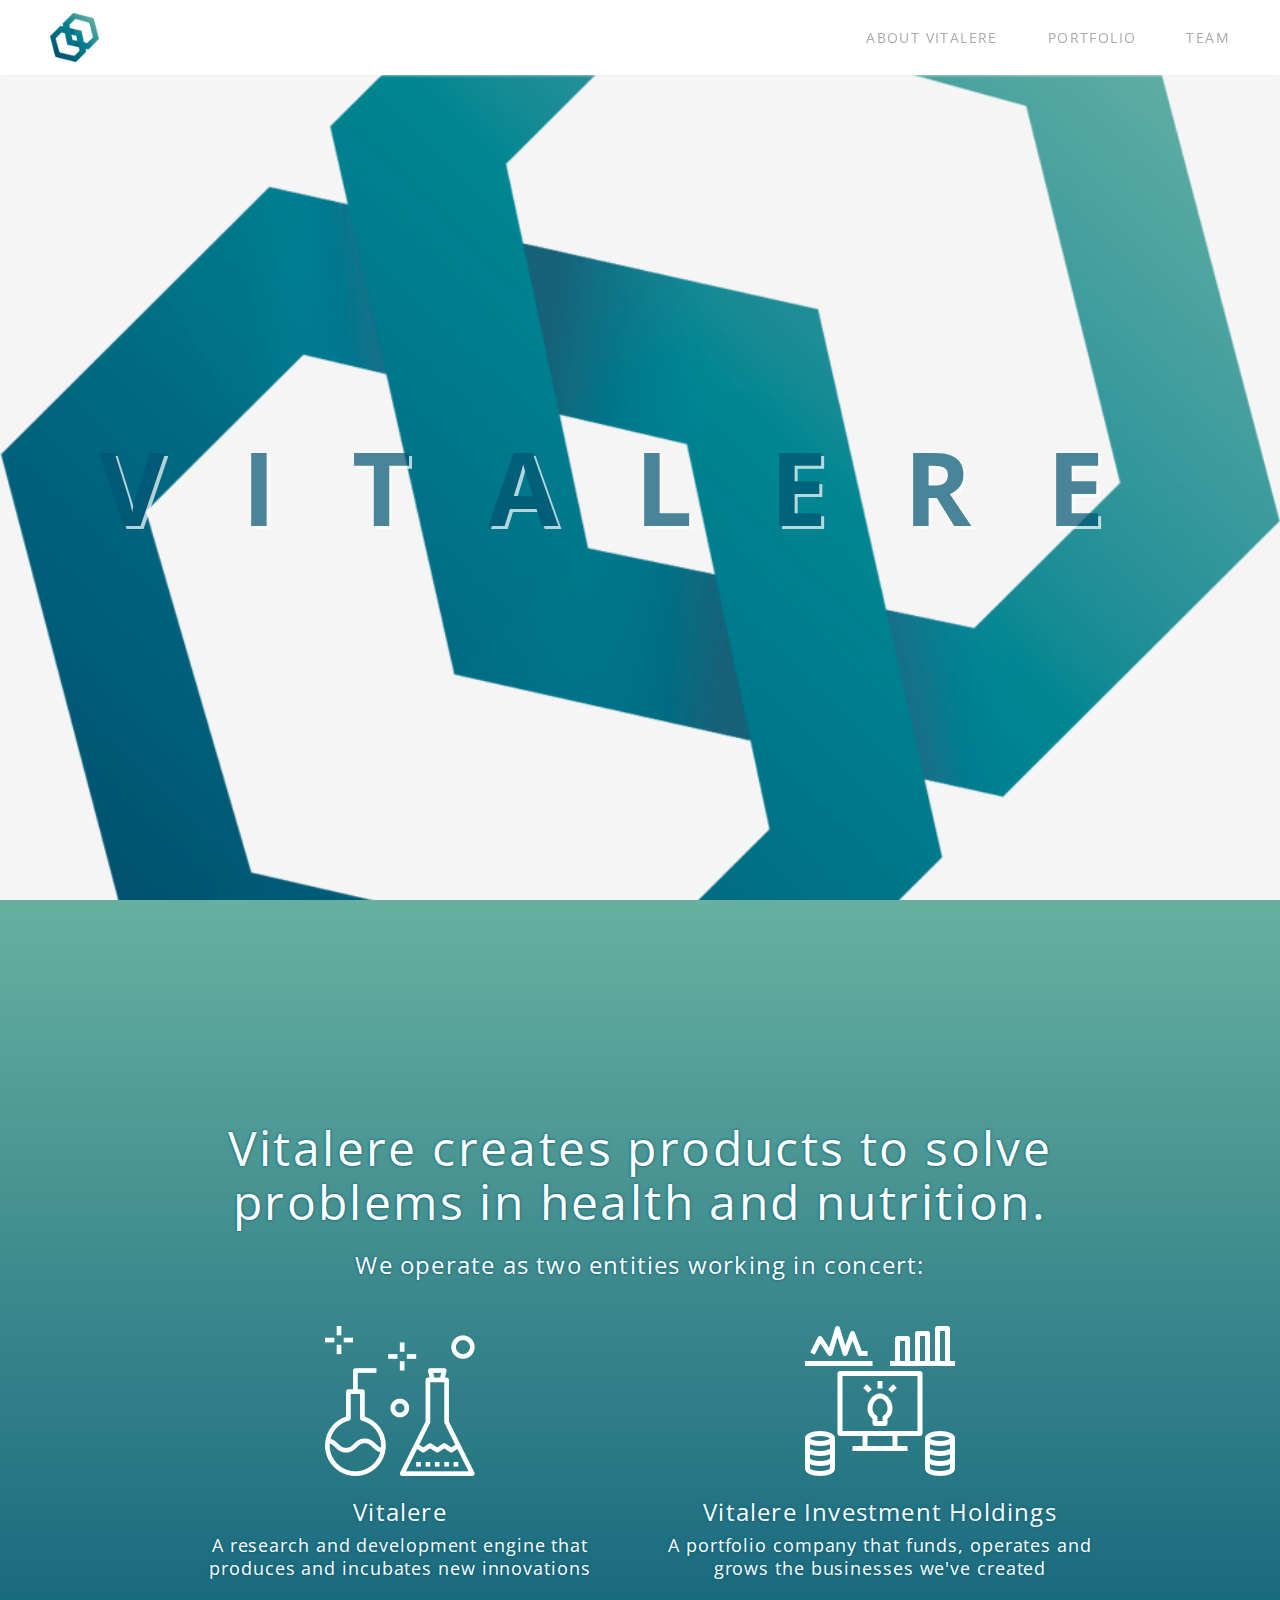
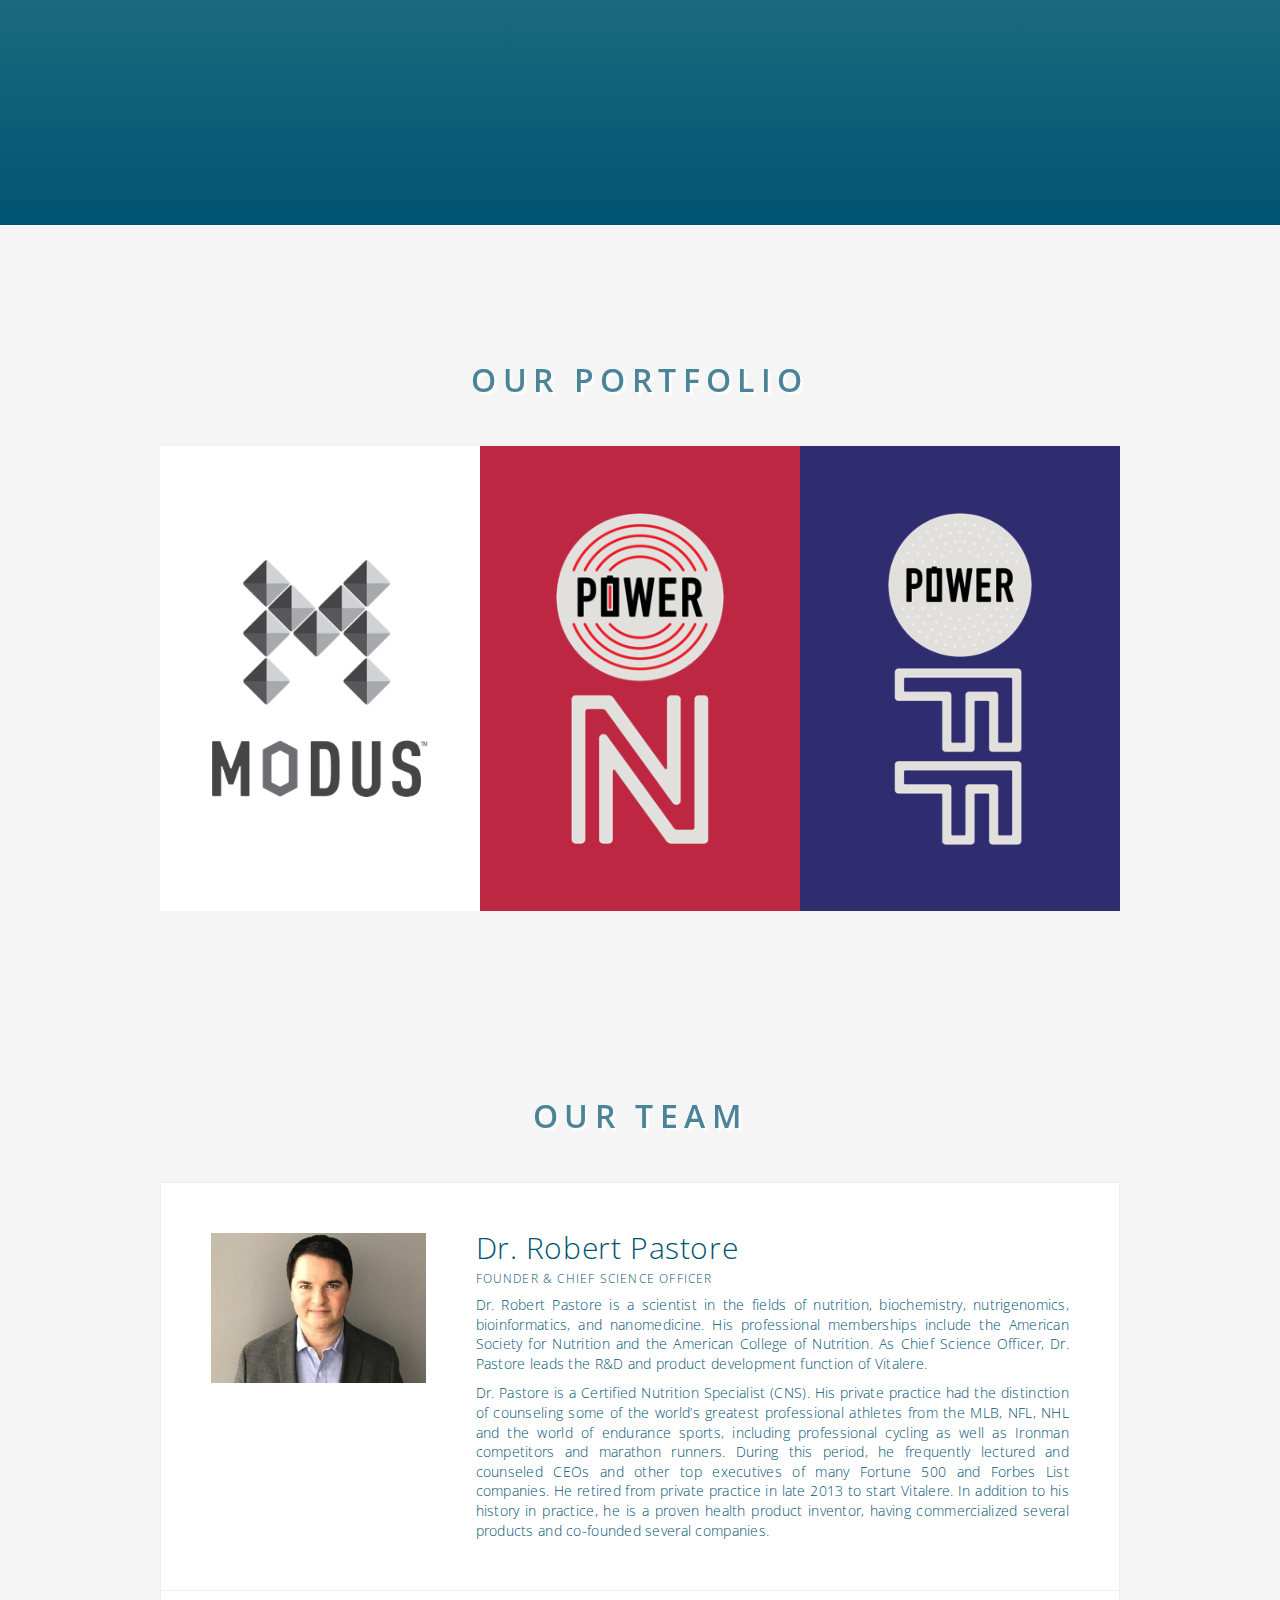
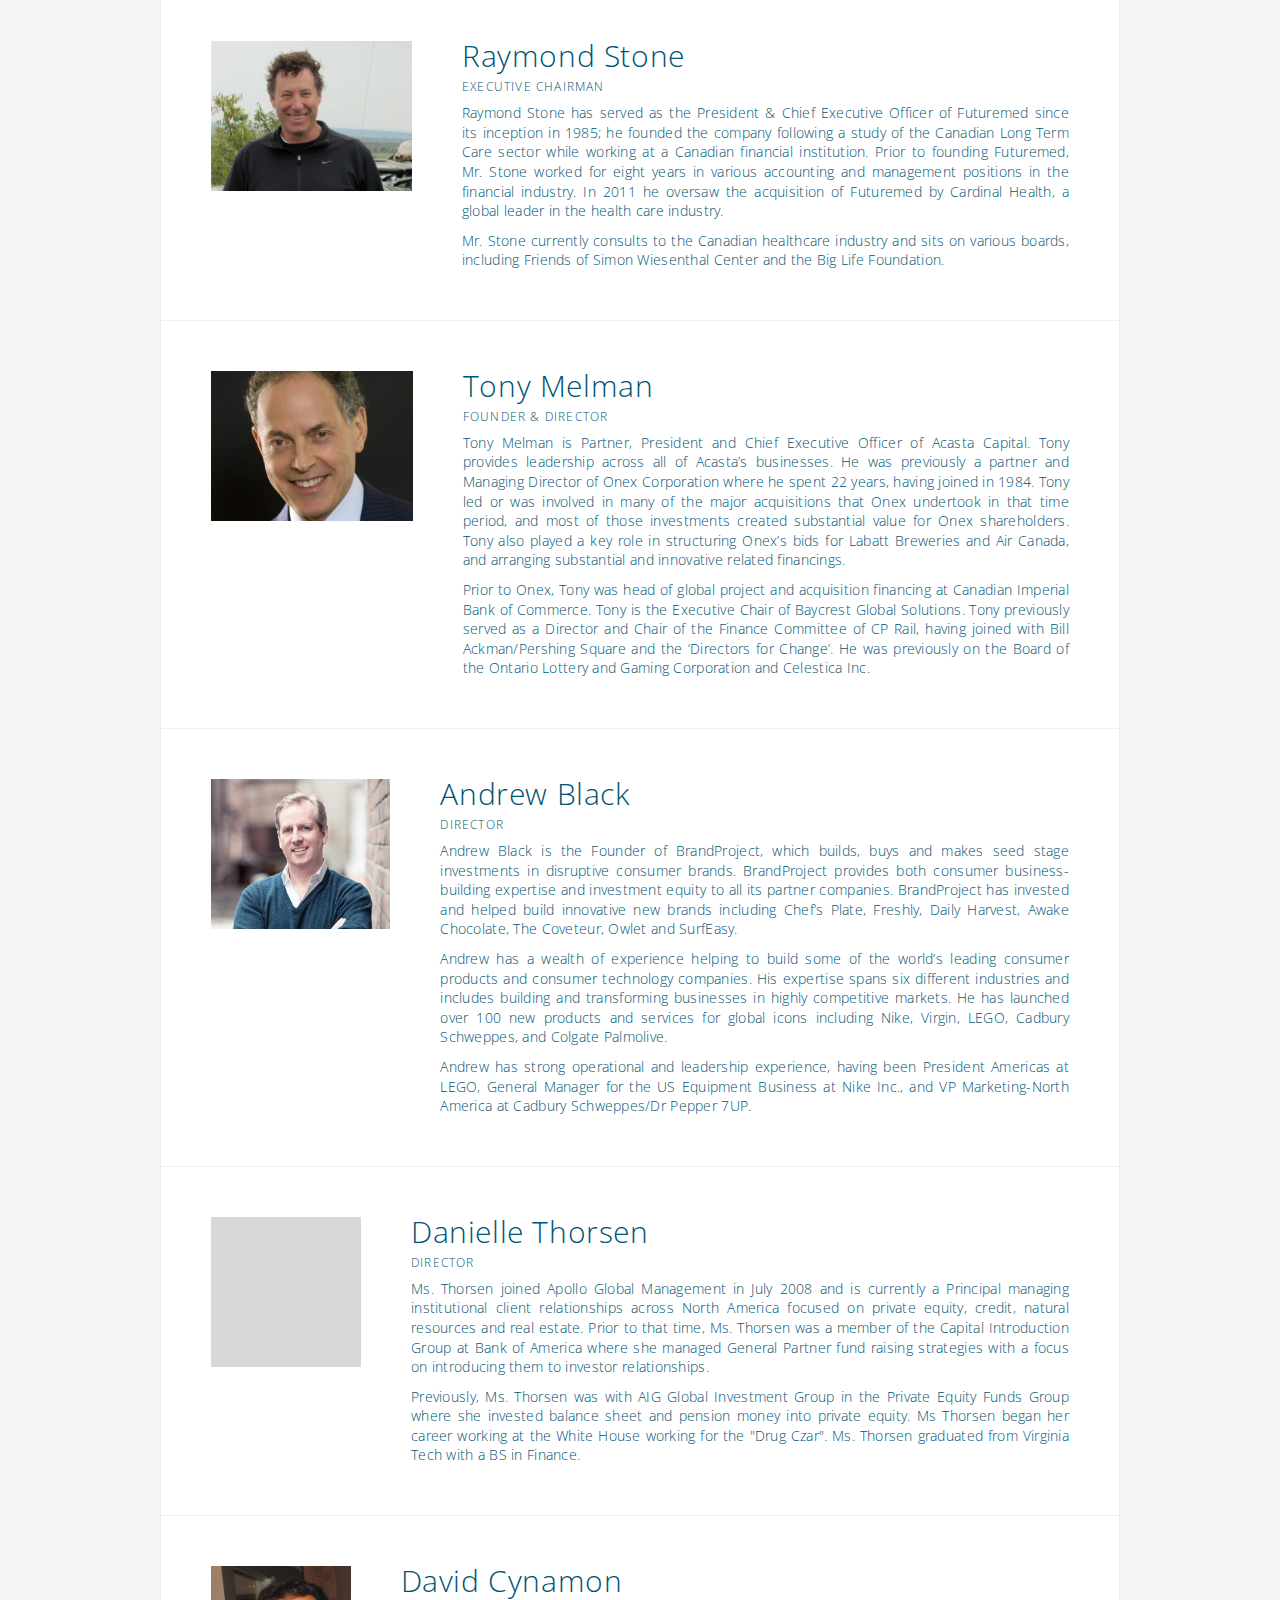
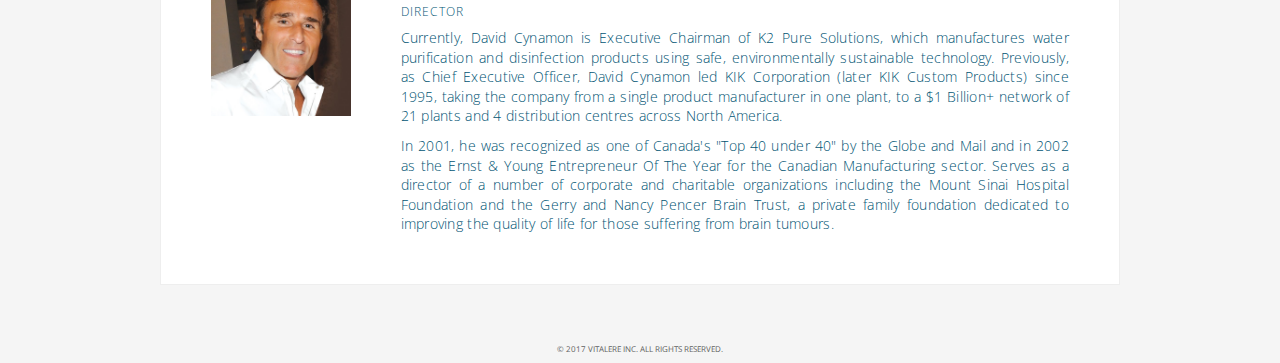
==== index.html @ b64f80ab "Added files" ====
<!DOCTYPE HTML>
<html>

<head>
	<title>Vitalere</title>
	<script src="https://ajax.googleapis.com/ajax/libs/jquery/3.2.1/jquery.min.js"></script>
	<script type="text/javascript" src = "script.js"></script>
	<link rel="stylesheet" href="style.css" />
	<meta name="viewport" content="width=device-width, initial-scale=1">
	<link href="https://fonts.googleapis.com/css?family=Open+Sans:300,300i,400,400i,600,600i,700,700i,800,800i" rel="stylesheet">
</head>
<body>
	<div class = "wrapper header-wrapper">
		<header>
			<a href ="#home" id = "logo-button"><img src = "images/logo.svg"/></a>
			<ul class = "navigation">
				<li><a id = "about-button" href = "#about">ABOUT VITALERE</a>
				<li><a id = "portfolio-button" href = "#portfolio">PORTFOLIO</a>
				<li><a id = "team-button" href ="#team">TEAM</a>
			</ul>
		</header>
	</div>

	<div class = "wrapper hero-wrapper">
		<h1>VITALERE</h1>
	</div>

	<div class = "wrapper about-wrapper">
		<div class = "container about-container">
			<h2>Vitalere creates products to solve problems in health and nutrition.</h2>
			<h3>We operate as two entities working in concert:</h3>
			<div class = "about-detail">
				<div class = "about-detail-module">
					<img src = "images/research.png">
					<h4>Vitalere</h4>
					<h5>A research and development engine that produces and incubates new innovations</h5>
				</div>
				<div class = "about-detail-module">
					<img src = "images/business.png">
					<h4>Vitalere Investment Holdings</h4>
					<h5>A portfolio company that funds, operates and grows the businesses we've created</h5>
				</div>
			</div>
	</div>
	</div>


	<div class = "wrapper portfolio-wrapper">
		<h1>OUR PORTFOLIO</h1>
		<div class = "container portfolio-container">
			<a class = "modus-portfolio portfolio-item" href ="http://www.modusnutrition.com">
				<img class = "show" src = "images/modus-logo.png">
			</a>
			<a class = "pon-portfolio portfolio-item" href = "http://www.poweronpoweroff.com">
				<img src = "images/pon-logo.png">
			</a>
			<a class = "poff-portfolio portfolio-item" href = "http://www.poweronpoweroff.com">
				<img src = "images/poff-logo.png">
			</a>
		</div>
	</div>

	<div class ="wrapper team-wrapper">
	<h1>OUR TEAM</h1>
	<div class = "container team-container">
		<div class = "team-module">
			<img src = "images/robert.png">
			<div class = "team-module-right">
				<h3>Dr. Robert Pastore</h3>
				<h4>FOUNDER &amp; CHIEF SCIENCE OFFICER</h4>
				<p>Dr. Robert Pastore is a scientist in the fields of nutrition, biochemistry, nutrigenomics, bioinformatics, and nanomedicine. His professional memberships include the American Society for Nutrition and the American College of Nutrition. As Chief Science Officer, Dr. Pastore leads the R&amp;D and product development function of Vitalere.</p>
				<p>Dr. Pastore is a Certified Nutrition Specialist (CNS). His private practice had the distinction of counseling some of the world’s greatest professional athletes from the MLB, NFL, NHL and the world of endurance sports, including professional cycling as well as Ironman competitors and marathon runners. During this period, he frequently lectured and counseled CEOs and other top executives of many Fortune 500 and Forbes List companies. He retired from private practice in late 2013 to start Vitalere. In addition to his history in practice, he is a proven health product inventor, having commercialized several products and co-founded several companies.</p>
			</div>
		</div>
		<div class = "team-module">
			<img src = "images/raymond-stone.jpg">
			<div class = "team-module-right">
				<h3>Raymond Stone</h3>
				<h4>EXECUTIVE CHAIRMAN</h4>
				<p>Raymond Stone has served as the President &amp; Chief Executive Officer of Futuremed since its inception in 1985; he founded the company following a study of the Canadian Long Term Care sector while working at a Canadian financial institution. Prior to founding Futuremed, Mr. Stone worked for eight years in various accounting and management positions in the financial industry. In 2011 he oversaw the acquisition of Futuremed by Cardinal Health, a global leader in the health care industry.</p>
				<p>Mr. Stone currently consults to the Canadian healthcare industry and sits on various boards, including Friends of Simon Wiesenthal Center and the Big Life Foundation.</p>
			</div>
		</div>
		<div class = "team-module">
			<img src = "images/tony-melman.jpg">
			<div class = "team-module-right">
				<h3>Tony Melman</h3>
				<h4>FOUNDER &amp; DIRECTOR</h4>
				<p>Tony Melman is Partner, President and Chief Executive Officer of Acasta Capital. Tony provides leadership across all of Acasta’s businesses. He was previously a partner and Managing Director of Onex Corporation where he spent 22 years, having joined in 1984. Tony led or was involved in many of the major acquisitions that Onex undertook in that time period, and most of those investments created substantial value for Onex shareholders. Tony also played a key role in structuring Onex’s bids for Labatt Breweries and Air Canada, and arranging substantial and innovative related financings.</p>
				<p>Prior to Onex, Tony was head of global project and acquisition financing at Canadian Imperial Bank of Commerce. Tony is the Executive Chair of Baycrest Global Solutions. Tony previously served as a Director and Chair of the Finance Committee of CP Rail, having joined with Bill Ackman/Pershing Square and the ‘Directors for Change’. He was previously on the Board of the Ontario Lottery and Gaming Corporation and Celestica Inc.</p>
			</div>
		</div>
		<div class = "team-module">
			<img src = "images/andrew-black.jpg">
			<div class = "team-module-right">
				<h3>Andrew Black</h3>
				<h4>DIRECTOR</h4>
				<p>Andrew Black is the Founder of BrandProject, which builds, buys and makes seed stage investments in disruptive consumer brands. BrandProject provides both consumer business-building expertise and investment equity to all its partner companies. BrandProject has invested and helped build innovative new brands including Chef’s Plate, Freshly, Daily Harvest, Awake Chocolate, The Coveteur, Owlet and SurfEasy.</p>
				<p>Andrew has a wealth of experience helping to build some of the world’s leading consumer products and consumer technology companies. His expertise spans six different industries and includes building and transforming businesses in highly competitive markets. He has launched over 100 new products and services for global icons including Nike, Virgin, LEGO, Cadbury Schweppes, and Colgate Palmolive.</p>
				<p>Andrew has strong operational and leadership experience, having been President Americas at LEGO, General Manager for the US Equipment Business at Nike Inc., and VP Marketing-North America at Cadbury Schweppes/Dr Pepper 7UP.</p>
			</div>
		</div>
		<div class = "team-module">
			<img src = "images/grey.png">
			<div class = "team-module-right">
				<h3>Danielle Thorsen</h3>
				<h4>DIRECTOR</h4>
				<p>Ms. Thorsen joined Apollo Global Management in July 2008 and is currently a Principal managing institutional client relationships across North America focused on private equity, credit, natural resources and real estate. Prior to that time, Ms. Thorsen was a member of the Capital Introduction Group at Bank of America where she managed General Partner fund raising strategies with a focus on introducing them to investor relationships.</p>
				<p>Previously, Ms. Thorsen was with AIG Global Investment Group in the Private Equity Funds Group where she invested balance sheet and pension money into private equity. Ms Thorsen began her career working at the White House working for the "Drug Czar". Ms. Thorsen graduated from Virginia Tech with a BS in Finance.</p>
			</div>
		</div>
		<div class = "team-module">
			<img src = "images/david-cynamon.jpg">
			<div class = "team-module-right">
				<h3>David Cynamon</h3>
				<h4>DIRECTOR</h4>
				<p>Currently, David Cynamon is Executive Chairman of K2 Pure Solutions, which manufactures water purification and disinfection products using safe, environmentally sustainable technology. Previously, as Chief Executive Officer, David Cynamon led KIK Corporation (later KIK Custom Products) since 1995, taking the company from a single product manufacturer in one plant, to a $1 Billion+ network of 21 plants and 4 distribution centres across North America.</p>
				<p>In 2001, he was recognized as one of Canada's "Top 40 under 40" by the Globe and Mail and in 2002 as the Ernst &amp; Young Entrepreneur Of The Year for the Canadian Manufacturing sector. Serves as a director of a number of corporate and charitable organizations including the Mount Sinai Hospital Foundation and the Gerry and Nancy Pencer Brain Trust, a private family foundation dedicated to improving the quality of life for those suffering from brain tumours.</p>
			</div>
		</div>
	</div>
	</div>


	<footer>
		<small>&copy; 2017 VITALERE INC. ALL RIGHTS RESERVED.</small>
	</footer>
</body>

</html>
---- style.css ----
/*** RESET ***/
html, body, div, span, applet, object, iframe, h1, h2, h3, h4, h5, h6, p, blockquote, pre, a, abbr, acronym, address, big, cite, code,del, dfn, em, img, ins, kbd, q, s, samp,small, strike, strong, sub, sup, tt, var, b, u, i, center, dl, dt, dd, ol, ul, li, fieldset, form, label, legend, table, caption, tbody, tfoot, thead, tr, th, td, article, aside, canvas, details, embed, figure, figcaption, footer, header, hgroup, menu, nav, output, ruby, section, summary, time, mark, audio, video {margin: 0;padding: 0;	border: 0;	font-size: 100%;font: inherit;vertical-align: baseline;}
/* HTML5 display-role reset for older browsers */
article, aside, details, figcaption, figure, footer, header, hgroup, menu, nav, section {display: block;}
body {line-height: 1;}
ol, ul {list-style: none;}
blockquote, q {quotes: none;}
blockquote:before, blockquote:after, q:before, q:after {content: ''	content: none;}
table {	border-collapse: collapse;border-spacing: 0;}

/*** ***/
html {
  background-color: #f5f5f5;
  font-family: "Open Sans", sans-serif;
}
a {
  text-decoration: none;
}
.container {
  display: flex;
  max-width: 960px;
  margin: 0 auto;
}
/*** HERO PANEL ***/
.hero-wrapper {
  height: calc(100vh - 75px);
  margin-top: 75px;
  width: 100vw;
  background-image: url("images/logo.svg");
  background-repeat: no-repeat;
  background-position: center;
  background-size: cover;
  display: flex;
  align-items: center;
  justify-content: center;
}
.hero-wrapper h1 {
  font-size: 8vw;
  vertical-align: middle;
  color: #005472;
  font-weight: bold;
  text-shadow: 3px 3px #fff;
  opacity: 0.7;
  font-family: "Open Sans", sans-serif;
  text-align: center;
  letter-spacing: 0.75em;
}
.hero-container {
  height: 100%;
  flex-direction: column;
  justify-content: center;
  align-items: center;
}
/*** HEADER & NAVIGATION ***/
.header-wrapper {
  background-color: #fff;
  position: fixed;
  width: 100%;
  top: 0;
  box-shadow: 0px 0px 3px #eee;
}
header {
  width: 100%;
  height: 75px;
}
ul.navigation {
  display: flex;
  justify-content: flex-end;
  flex-direction: row;
}
ul.navigation li {
  margin: 0px 25px;
}
ul.navigation li:last-child {
  margin: 0px 50px 0px 25px;
}
ul.navigation a {
  text-decoration: none;
  color: #aaa;
  letter-spacing: 0.1em;
  font-size: 14px;
  line-height: 75px;
}
ul.navigation a:hover {
  color: #67B0A0;
}
header img {
  height: 49px;
  margin-top: 13px;
  margin-left: 50px;
  float: left;
}

/*** PORTFOLIO ***/
.about-wrapper {
  background: linear-gradient(0deg, #005473, #67B0A0);
  min-height: calc(100vh - 75px);
  display: flex;
  justify-content: center;
  align-items: center;
  padding: 50px 0px;
}
.about-container {
  display: flex;
  flex-direction: column;
}
.about-wrapper h2 {
  text-align: center;
  font-size: 48px;
  color: #fff;
  letter-spacing: 0.05em;
  line-height: 54px;
  text-shadow: 0px 0px 3px #005473;
}
.about-wrapper h3 {
  text-align: center;
  color: #fff;
  font-size: 24px;
  margin: 1em;
  letter-spacing: 0.05em;
  text-shadow: 0px 0px 3px #005473;
}
.about-detail {
  display: flex;
  flex-direction: row;
}
.about-detail-module {
  width: 50%;
  padding: 25px;
  display: flex;
  flex-direction: column;
  align-items: center;
}
.about-detail h4 {
  text-align: center;
  color: #fff;
  font-size: 24px;
  margin-top: 1em;
  letter-spacing: 0.05em;
  text-shadow: 0px 0px 3px #005473;
}
.about-detail h5 {
  text-align: center;
  color: #fff;
  padding-top: 10px;
  font-size: 18px;
  line-height: 1.25em;
  letter-spacing: 0.05em;
  text-shadow: 0px 0px 3px #005473;
}

/*** PORTFOLIO ***/
.portfolio-wrapper {
  min-height: calc(100vh - 175px);
  display: flex;
  justify-content: center;
  align-items: center;
  flex-direction: column;
  padding: 50px 0px;
}
.portfolio-wrapper h1 {
  font-size: 2em;
  color: #005472;
  font-weight: 600;
  text-shadow: 3px 3px #fff;
  opacity: 0.7;
  letter-spacing: 0.2em;
  margin-bottom: 50px;
  text-align: center;
}
.portfolio-container {
  width: 100%;
  flex-direction: row;
}
.portfolio-item {
  display: flex;
  justify-content: center;
  align-items: center;
  width: 33.33%;
  text-align: center;
  padding: 25px;
}
.portfolio-item img {
  max-height: 80%;
  max-width: 80%;
  height: auto;
  width: auto;
}
.portfolio-item h4 {
  margin-top: 10px;
  font-size: 14px;
  line-height: 1.2em;
}
.modus-portfolio {
  background-color: #fff;
  color: #5f5f5f;
}
.pon-portfolio {
  background-color: #BD2741;
  color: #fff;
}
.poff-portfolio {
  background-color: #2F2D6F;
  color: #fff;
}

/*** TEAM ***/
.team-wrapper {
  min-height: calc(100vh - 175px);
  display: flex;
  justify-content: center;
  align-items: center;
  flex-direction: column;
  padding: 50px 0px;
}
.team-wrapper h1 {
  font-size: 2em;
  color: #005472;
  font-weight: 600;
  text-shadow: 3px 3px #fff;
  opacity: 0.7;
  letter-spacing: 0.2em;
  margin-bottom: 50px;
  text-align: center;
}
.team-container {
  display: flex;
  flex-direction: column;
  background-color: #5f5f5f;
}
.team-module {
  background-color: #fff;
  display: flex;
  flex-direction: row;
  padding: 50px;
  border-width: 0px 1px 1px 1px;
  border-style: solid;
  border-color: #eee;
}
.team-module:first-child {
  border-width: 1px 1px 1px 1px;
}
.team-module img {
  width: 25%;
  height: 150px;
  object-fit: cover;
  align-self: flex-start;
}
.team-module-right {
  margin-left: 50px;
}
.team-module h3 {
  font-size: 30px;
  font-weight: 300;
  letter-spacing: 0.02em;
  color: #005473;
}
.team-module h4 {
  font-size: 12px;
  font-weight: 100;
  margin-top: 10px;
  color: #005473;
  letter-spacing: 0.1em;
}
.team-module p {
  margin-top: 10px;
  line-height: 1.4em;
  font-size: 14px;
  font-weight: 300;
  color: #005473;
  letter-spacing: 0.02em;
  text-align: justify;
}

/*** TEAM ***/
footer {
  text-align: center;
  color: #5f5f5f;
  font-size: 8px;
  padding: 10px;
}

@media only screen and (max-width: 767px) {
  .header-wrapper img {
    margin-left: 5%;
  }
  ul.navigation {
    display: none;
  }
  .about-container {
    padding: 0px 4%;
  }
  .about-wrapper h2 {
    font-size: 30px;
    line-height: 32px;
  }
  .about-detail {
    flex-direction: column;
  }
  .about-detail-module {
    width: auto;
  }
  .portfolio-container {
    display: flex;
    flex-direction: column;
    justify-content: center;
    align-items: center;
  }
  .portfolio-item {
    display: flex;
    padding: 0;
    width: 80vw;
    height: 80vw;
  }
  .team-module {
    flex-direction: column;
    padding: 10%;
  }
  .team-module-right {
    margin: 0;
  }
  .team-module img {
    width: 100%;
  }
  .team-module h3 {
    margin-top: 15px;
  }
}
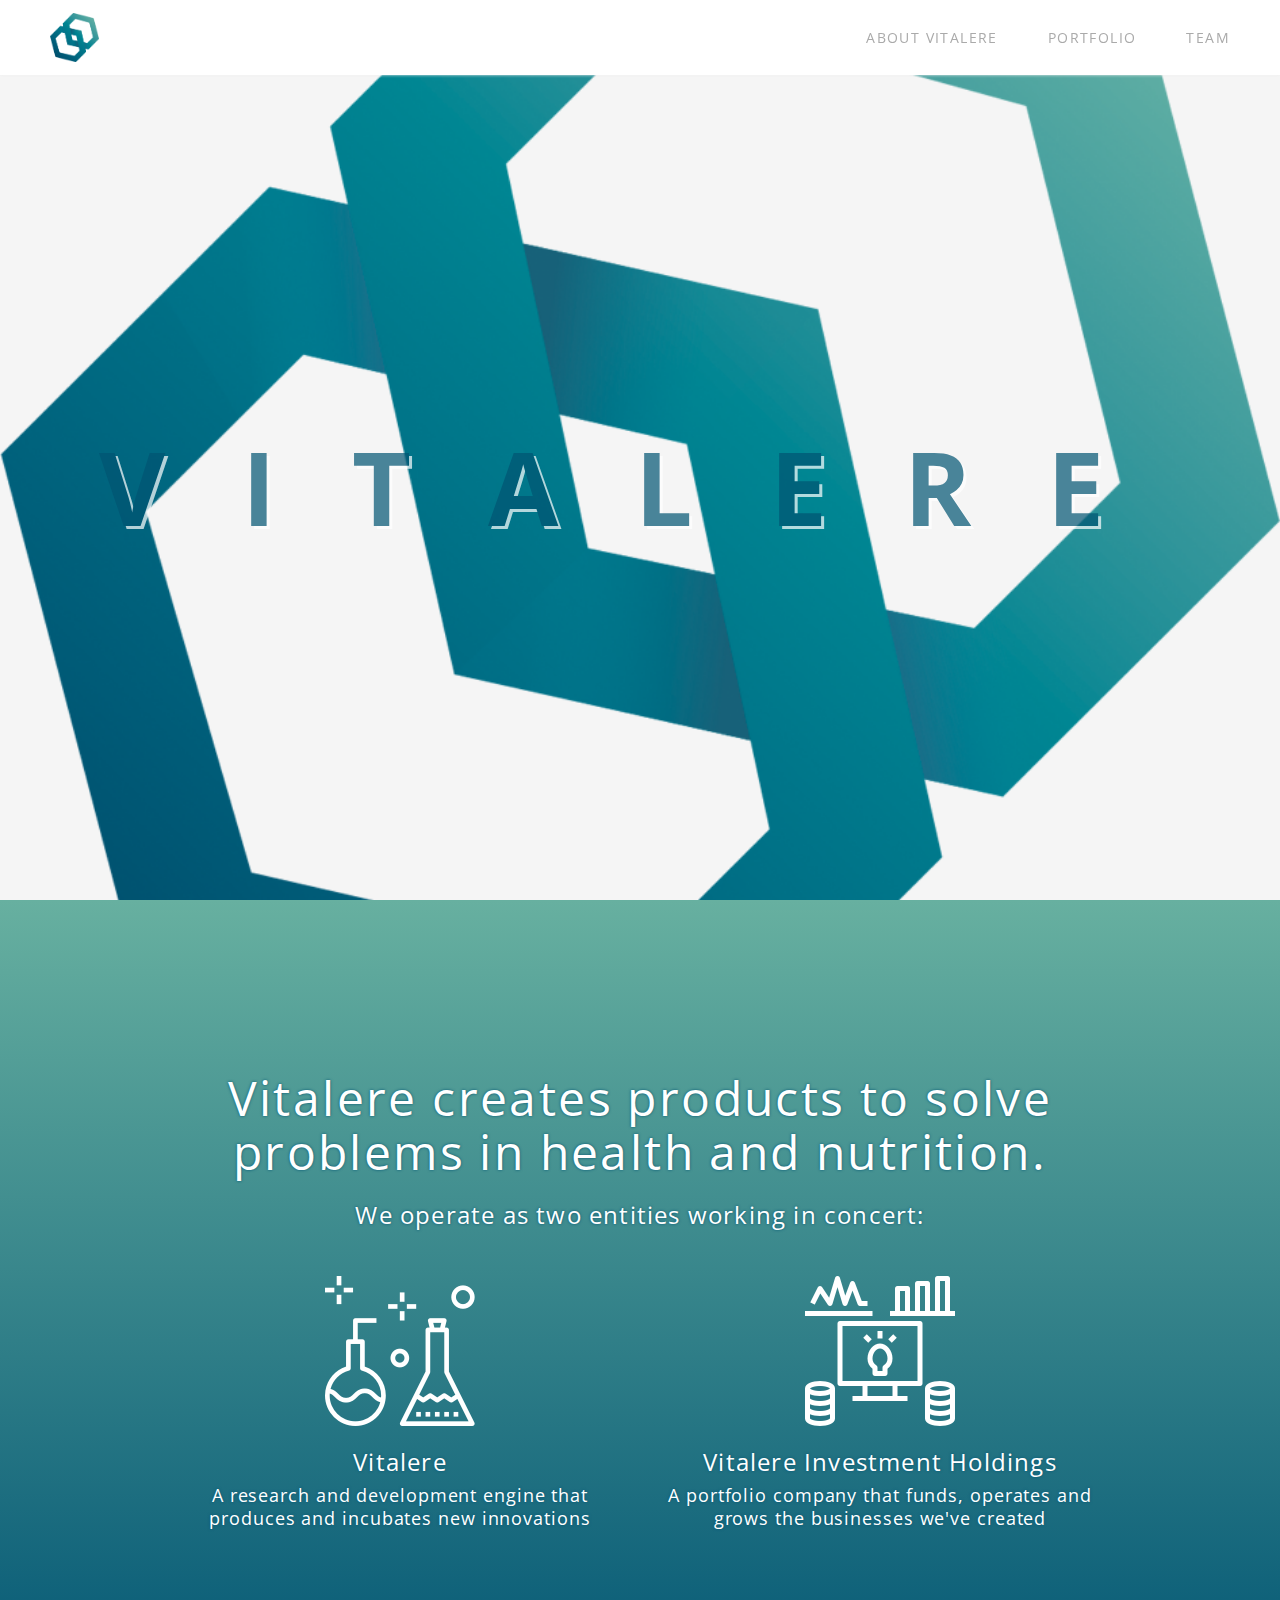
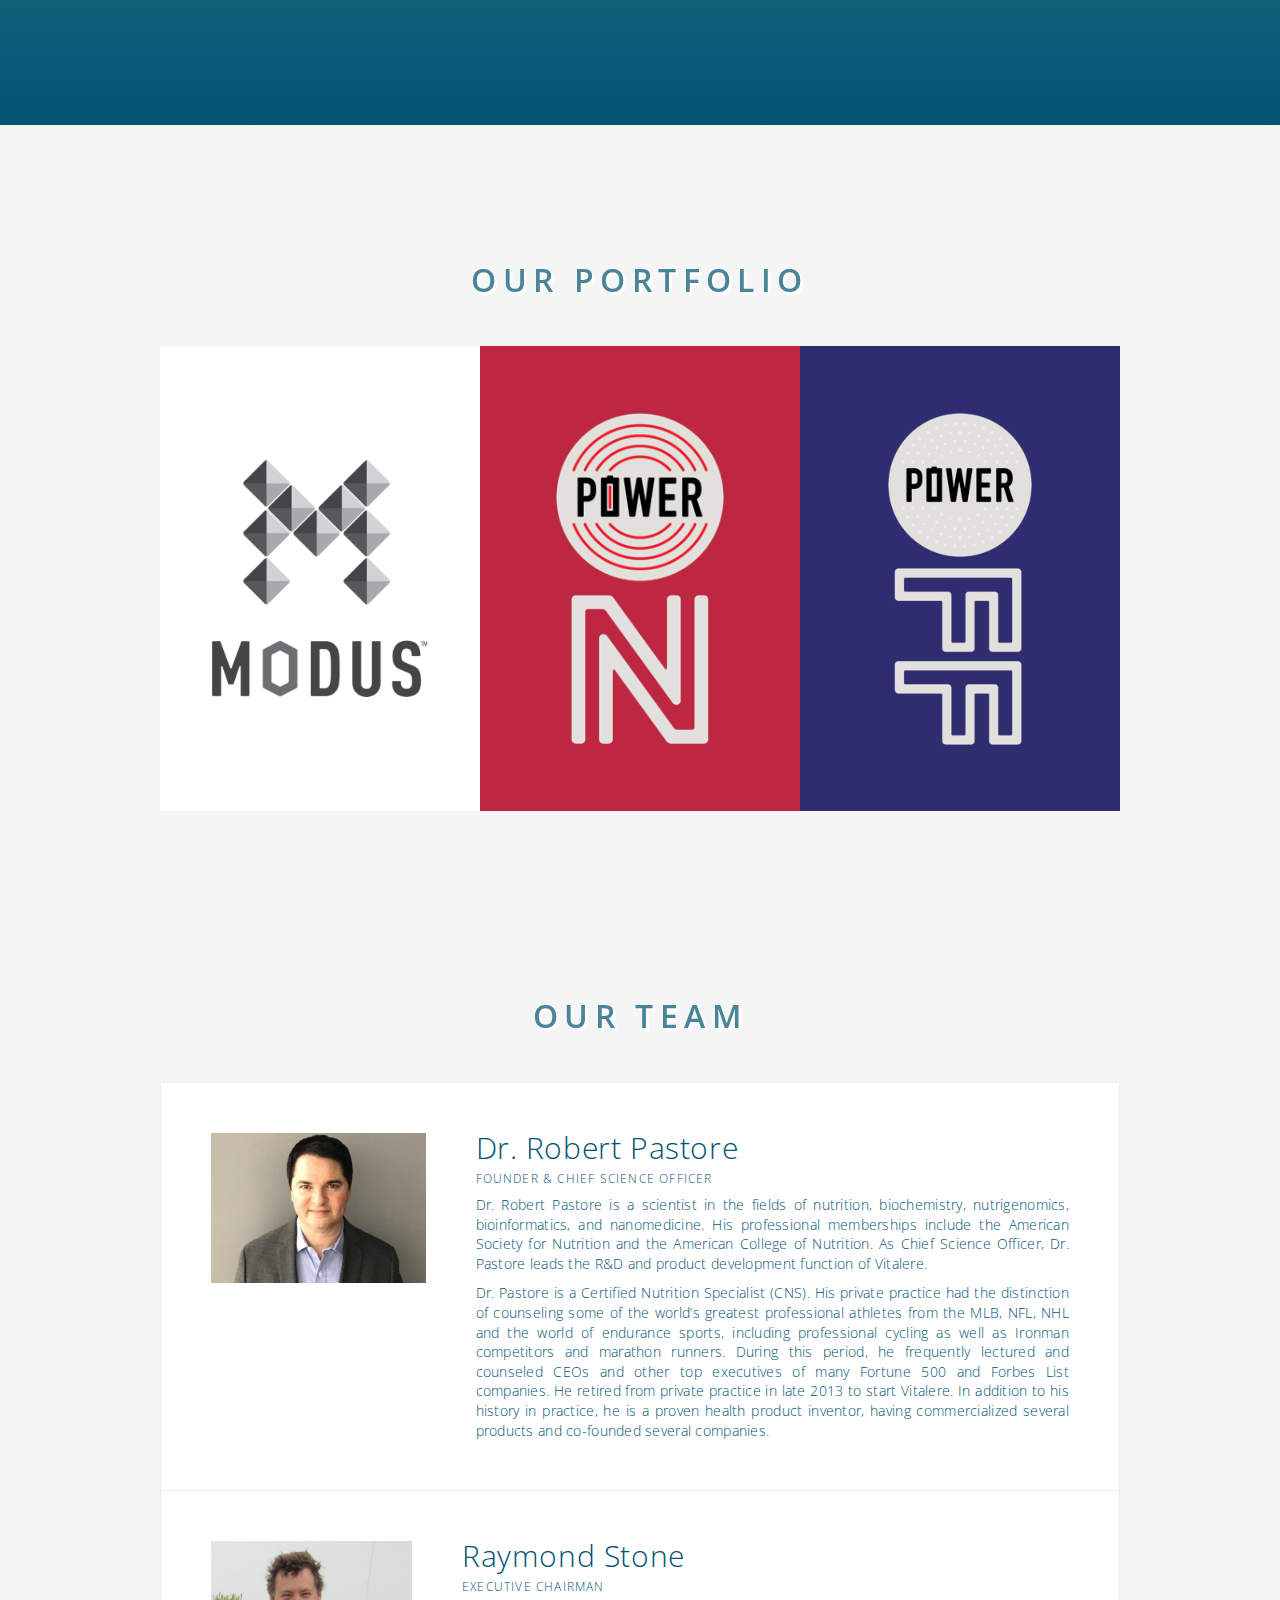
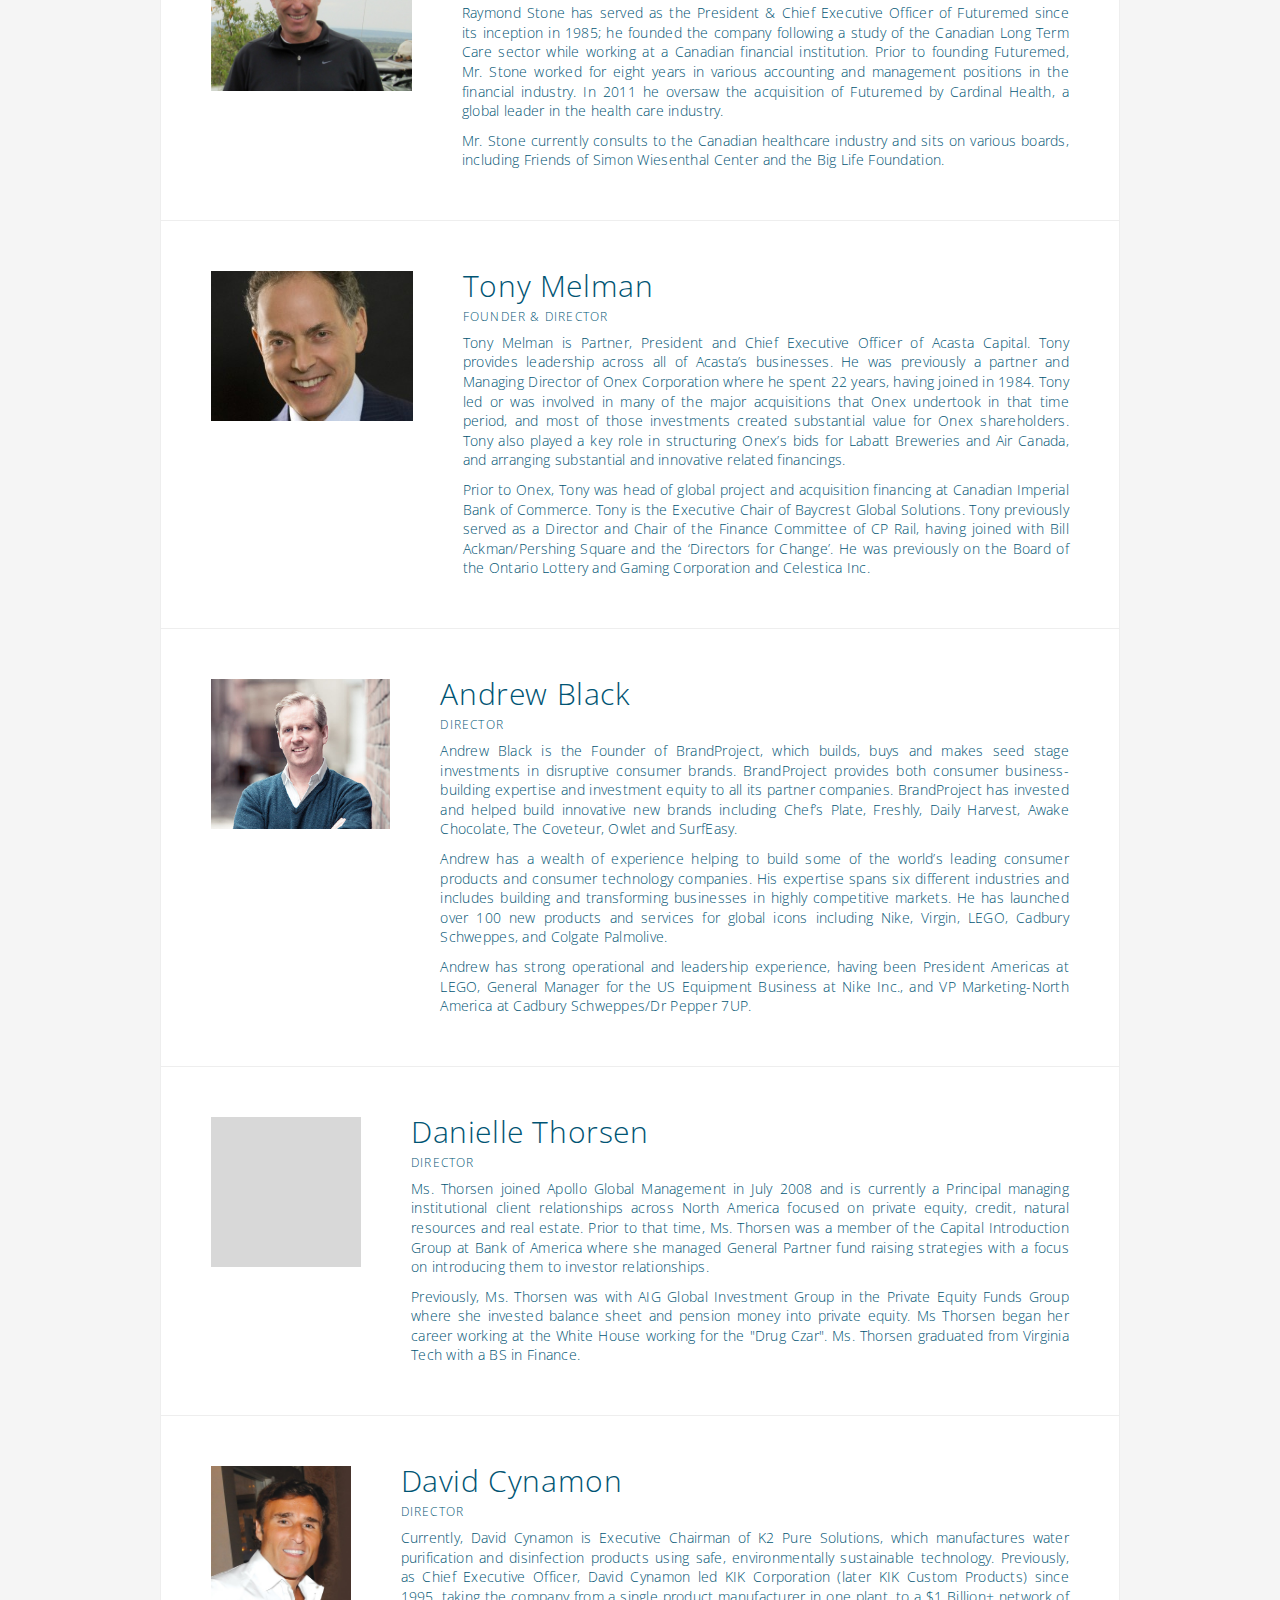
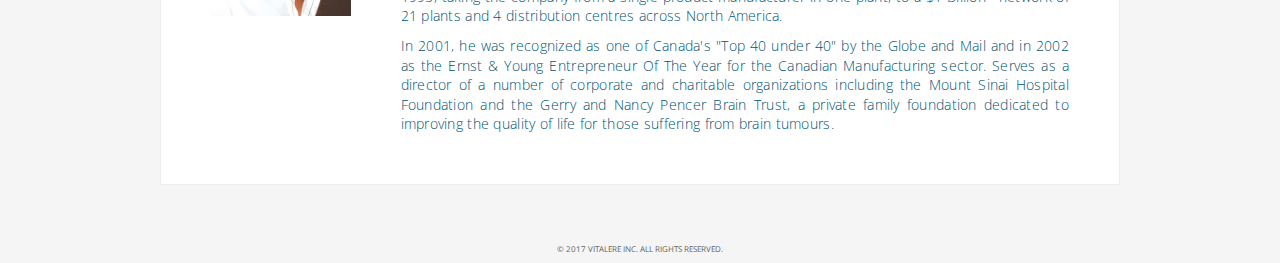
==== commit 477a69f0: "Added Google Analytics code" ====
--- a/index.html
+++ b/index.html
@@ -8,6 +8,19 @@
 	<link rel="stylesheet" href="style.css" />
 	<meta name="viewport" content="width=device-width, initial-scale=1">
 	<link href="https://fonts.googleapis.com/css?family=Open+Sans:300,300i,400,400i,600,600i,700,700i,800,800i" rel="stylesheet">
+
+	<!-- Google Analytics Code -->
+	<script>
+  (function(i,s,o,g,r,a,m){i['GoogleAnalyticsObject']=r;i[r]=i[r]||function(){
+  (i[r].q=i[r].q||[]).push(arguments)},i[r].l=1*new Date();a=s.createElement(o),
+  m=s.getElementsByTagName(o)[0];a.async=1;a.src=g;m.parentNode.insertBefore(a,m)
+  })(window,document,'script','https://www.google-analytics.com/analytics.js','ga');
+
+  ga('create', 'UA-90140729-3', 'auto');
+  ga('send', 'pageview');
+
+</script>
+
 </head>
 <body>
 	<div class = "wrapper header-wrapper">
--- a/style.css
+++ b/style.css
@@ -94,7 +94,7 @@
 /*** PORTFOLIO ***/
 .about-wrapper {
   background: linear-gradient(0deg, #005473, #67B0A0);
-  min-height: calc(100vh - 75px);
+  min-height: calc(100vh - 175px);
   display: flex;
   justify-content: center;
   align-items: center;
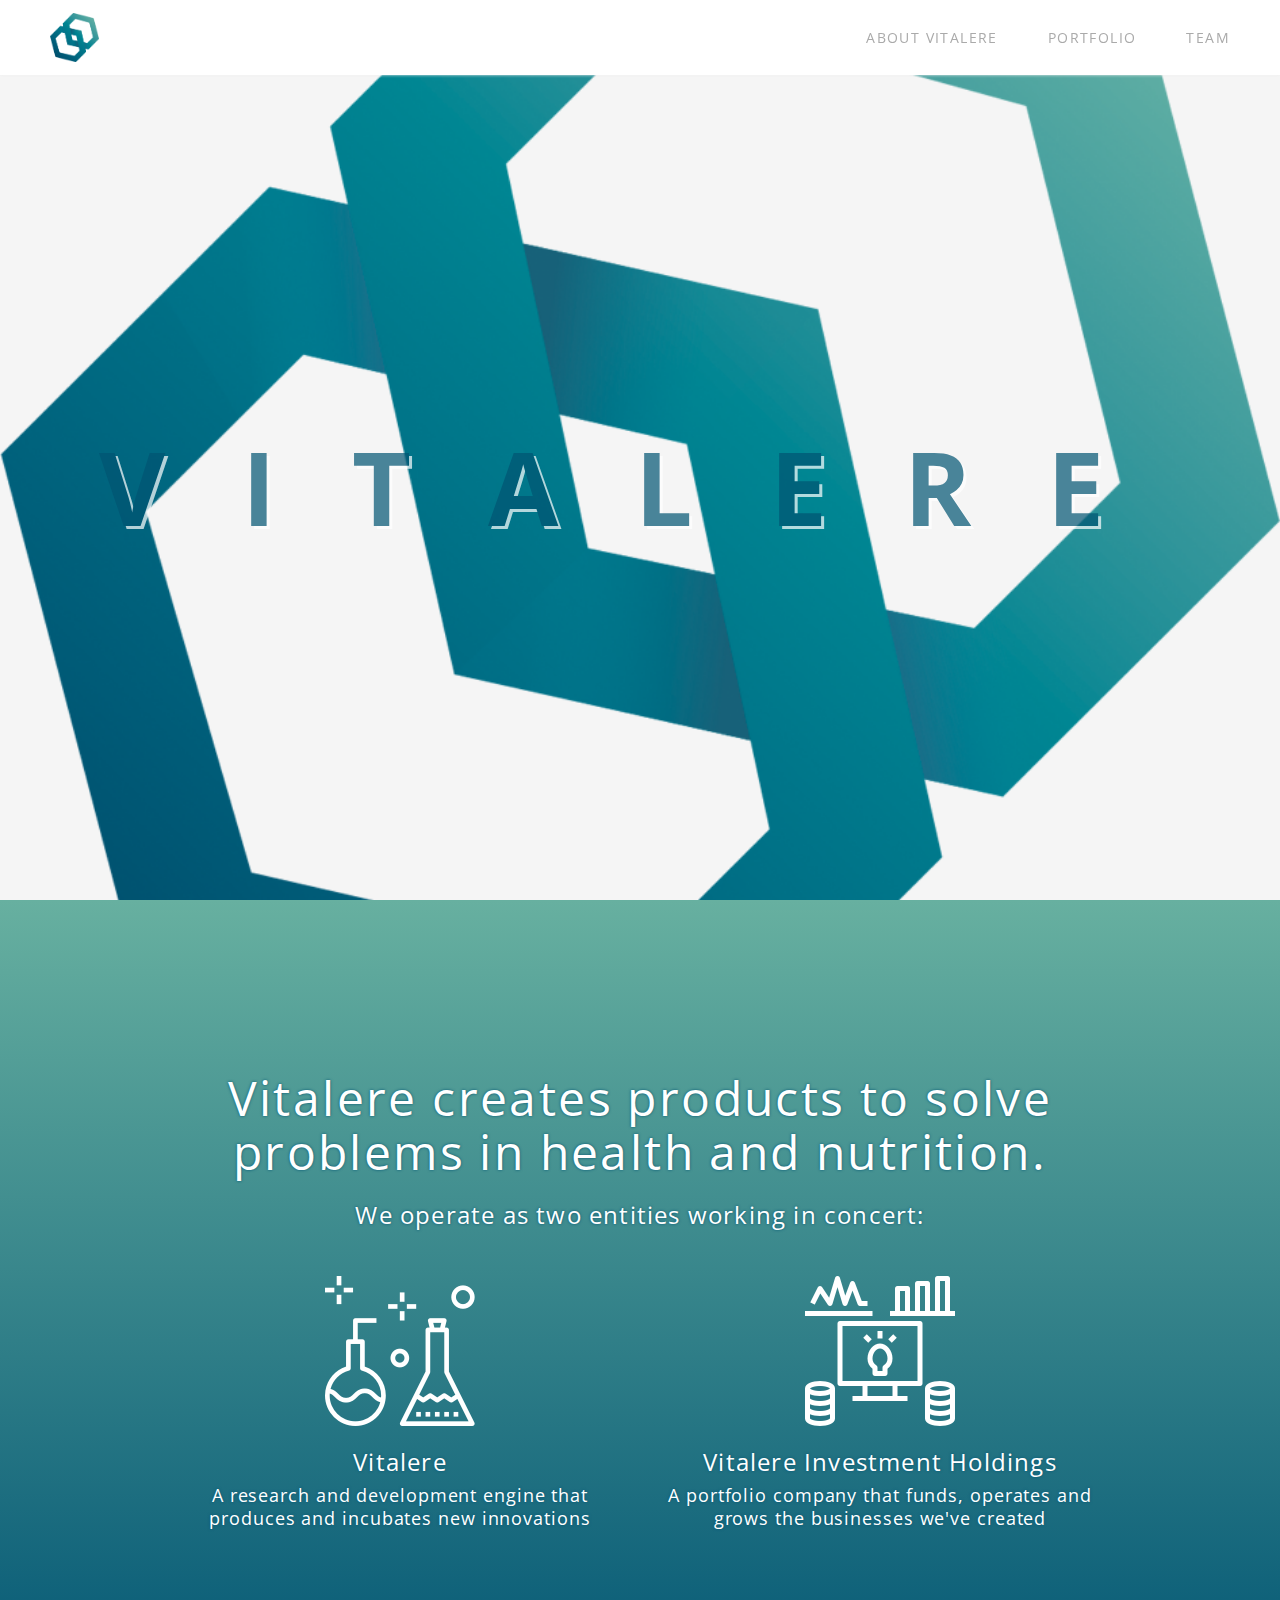
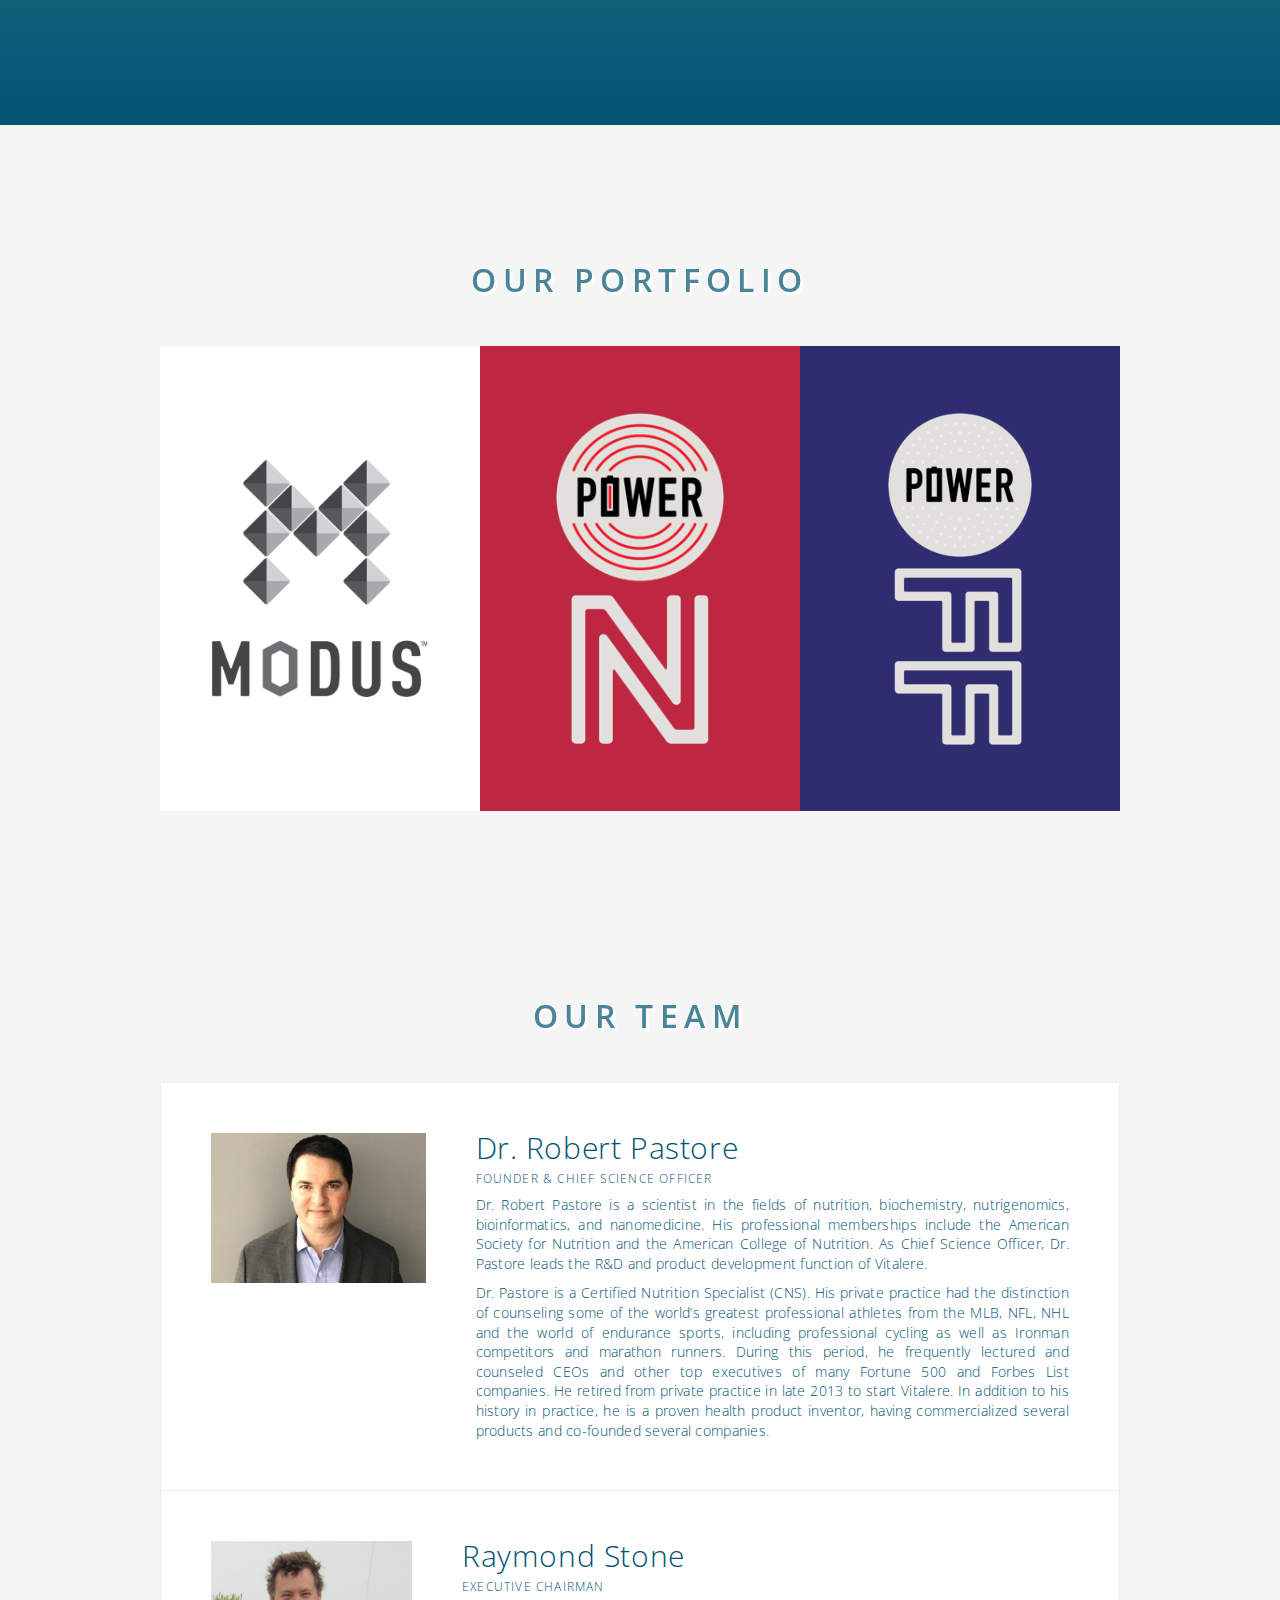
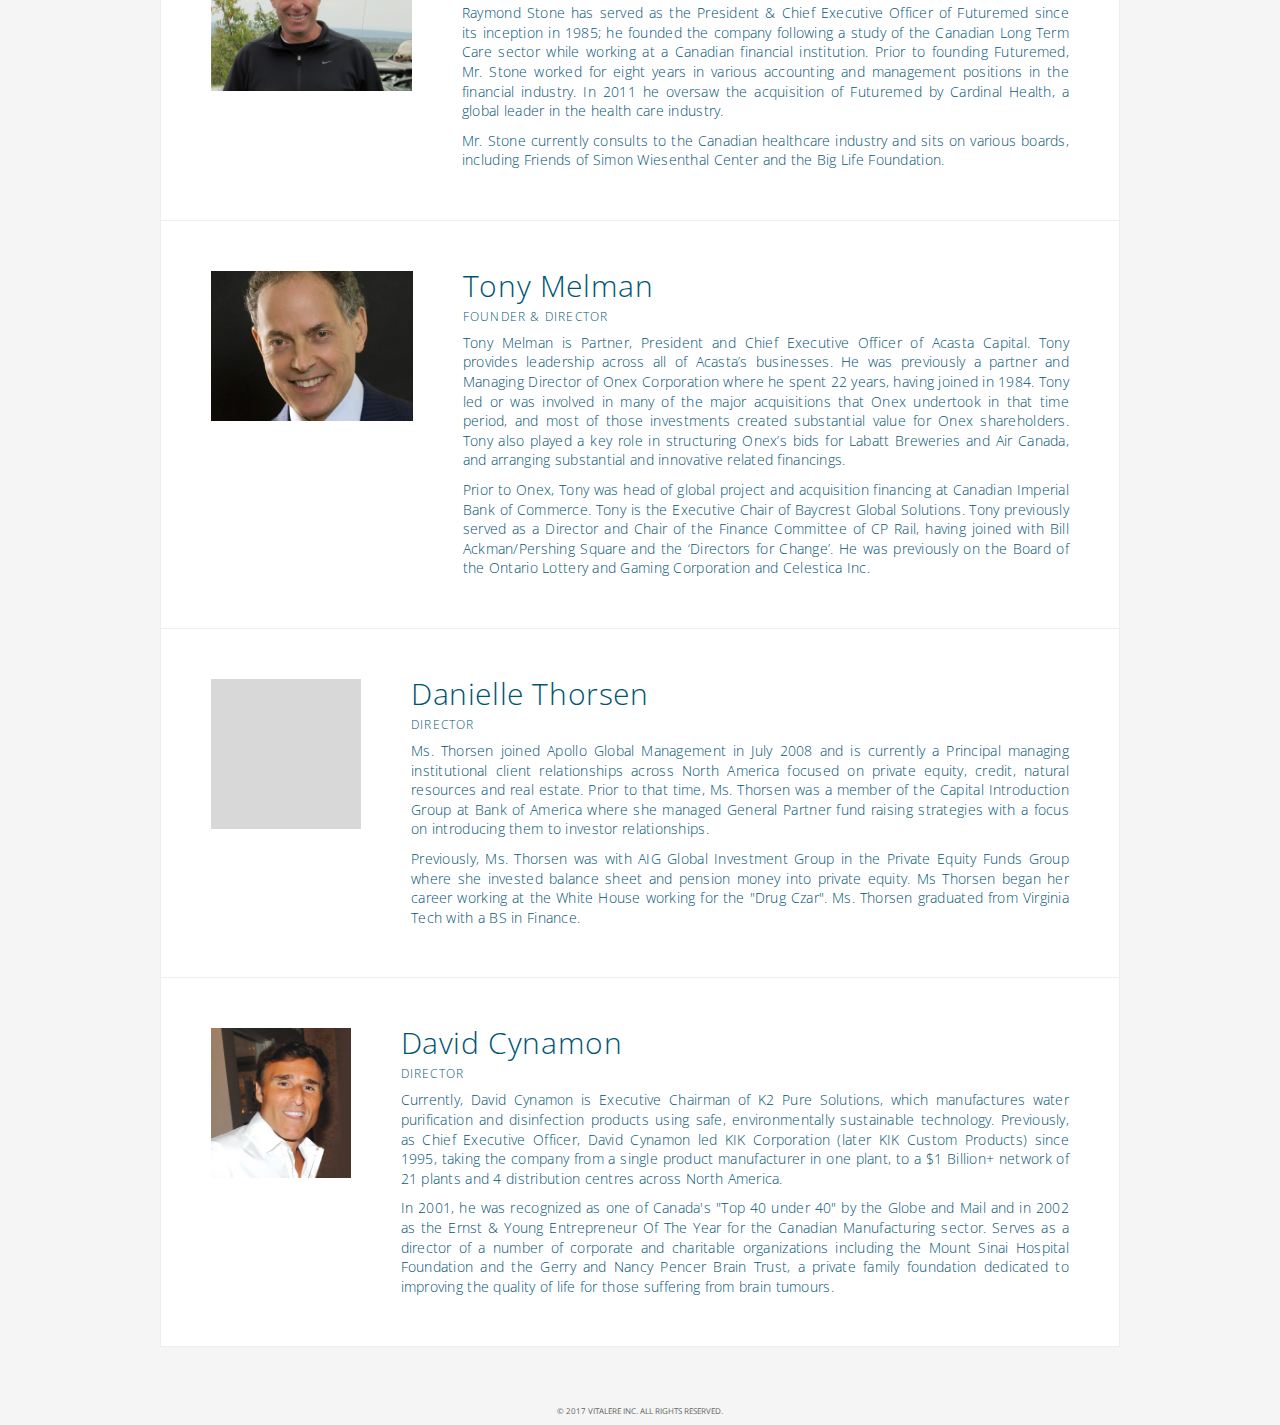
==== commit 2d01866c: "Removed Andrew Black" ====
--- a/index.html
+++ b/index.html
@@ -8,6 +8,24 @@
 	<link rel="stylesheet" href="style.css" />
 	<meta name="viewport" content="width=device-width, initial-scale=1">
 	<link href="https://fonts.googleapis.com/css?family=Open+Sans:300,300i,400,400i,600,600i,700,700i,800,800i" rel="stylesheet">
+
+	<!-- Facebook Pixel Code -->
+	<script>
+	  !function(f,b,e,v,n,t,s)
+	  {if(f.fbq)return;n=f.fbq=function(){n.callMethod?
+	  n.callMethod.apply(n,arguments):n.queue.push(arguments)};
+	  if(!f._fbq)f._fbq=n;n.push=n;n.loaded=!0;n.version='2.0';
+	  n.queue=[];t=b.createElement(e);t.async=!0;
+	  t.src=v;s=b.getElementsByTagName(e)[0];
+	  s.parentNode.insertBefore(t,s)}(window, document,'script',
+	  'https://connect.facebook.net/en_US/fbevents.js');
+	  fbq('init', '1517186491708991');
+	  fbq('track', 'PageView');
+	</script>
+	<noscript>
+			<img height="1" width="1" style="display:none" src="https://www.facebook.com/tr?id=1517186491708991&ev=PageView&noscript=1"/>
+	</noscript>
+	<!-- End Facebook Pixel Code -->
 
 	<!-- Google Analytics Code -->
 	<script>
@@ -104,16 +122,6 @@
 			</div>
 		</div>
 		<div class = "team-module">
-			<img src = "images/andrew-black.jpg">
-			<div class = "team-module-right">
-				<h3>Andrew Black</h3>
-				<h4>DIRECTOR</h4>
-				<p>Andrew Black is the Founder of BrandProject, which builds, buys and makes seed stage investments in disruptive consumer brands. BrandProject provides both consumer business-building expertise and investment equity to all its partner companies. BrandProject has invested and helped build innovative new brands including Chef’s Plate, Freshly, Daily Harvest, Awake Chocolate, The Coveteur, Owlet and SurfEasy.</p>
-				<p>Andrew has a wealth of experience helping to build some of the world’s leading consumer products and consumer technology companies. His expertise spans six different industries and includes building and transforming businesses in highly competitive markets. He has launched over 100 new products and services for global icons including Nike, Virgin, LEGO, Cadbury Schweppes, and Colgate Palmolive.</p>
-				<p>Andrew has strong operational and leadership experience, having been President Americas at LEGO, General Manager for the US Equipment Business at Nike Inc., and VP Marketing-North America at Cadbury Schweppes/Dr Pepper 7UP.</p>
-			</div>
-		</div>
-		<div class = "team-module">
 			<img src = "images/grey.png">
 			<div class = "team-module-right">
 				<h3>Danielle Thorsen</h3>
--- a/style.css
+++ b/style.css
@@ -25,7 +25,7 @@
 .hero-wrapper {
   height: calc(100vh - 75px);
   margin-top: 75px;
-  width: 100vw;
+  width: 100%;
   background-image: url("images/logo.svg");
   background-repeat: no-repeat;
   background-position: center;
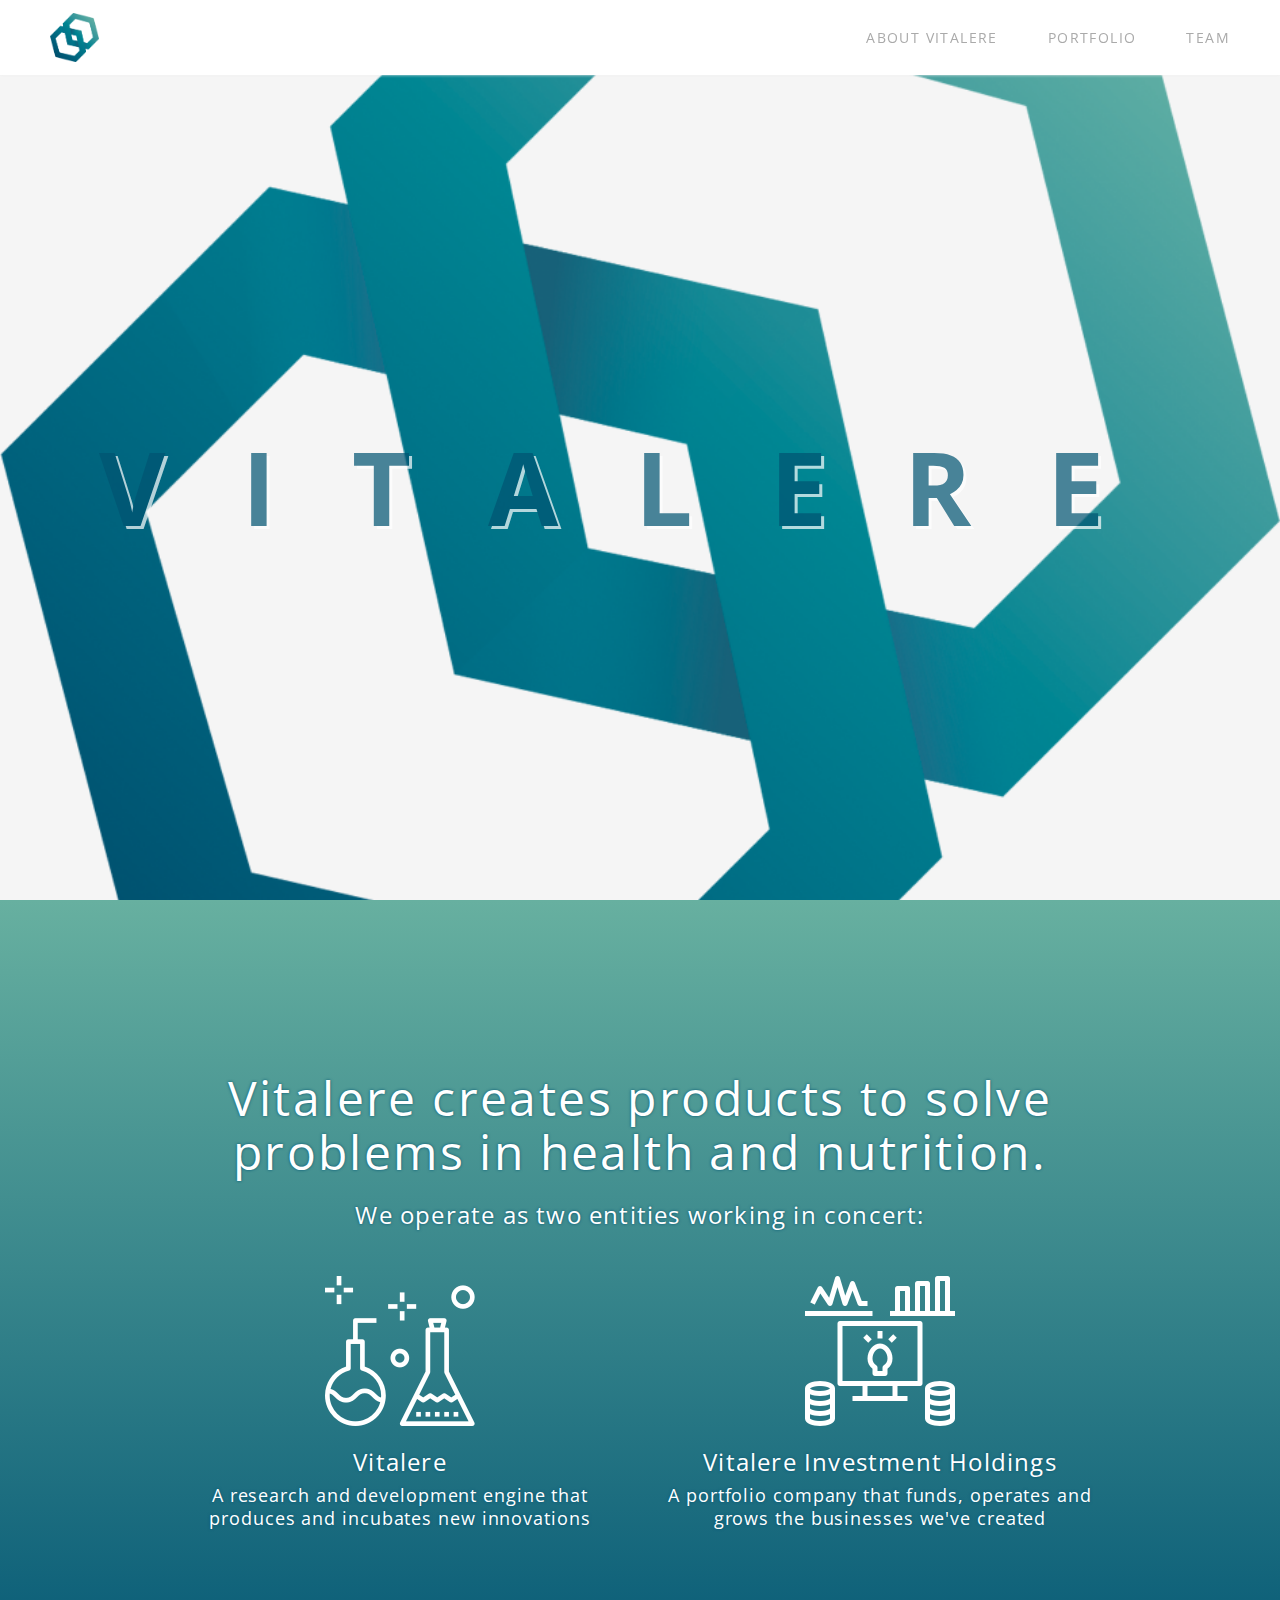
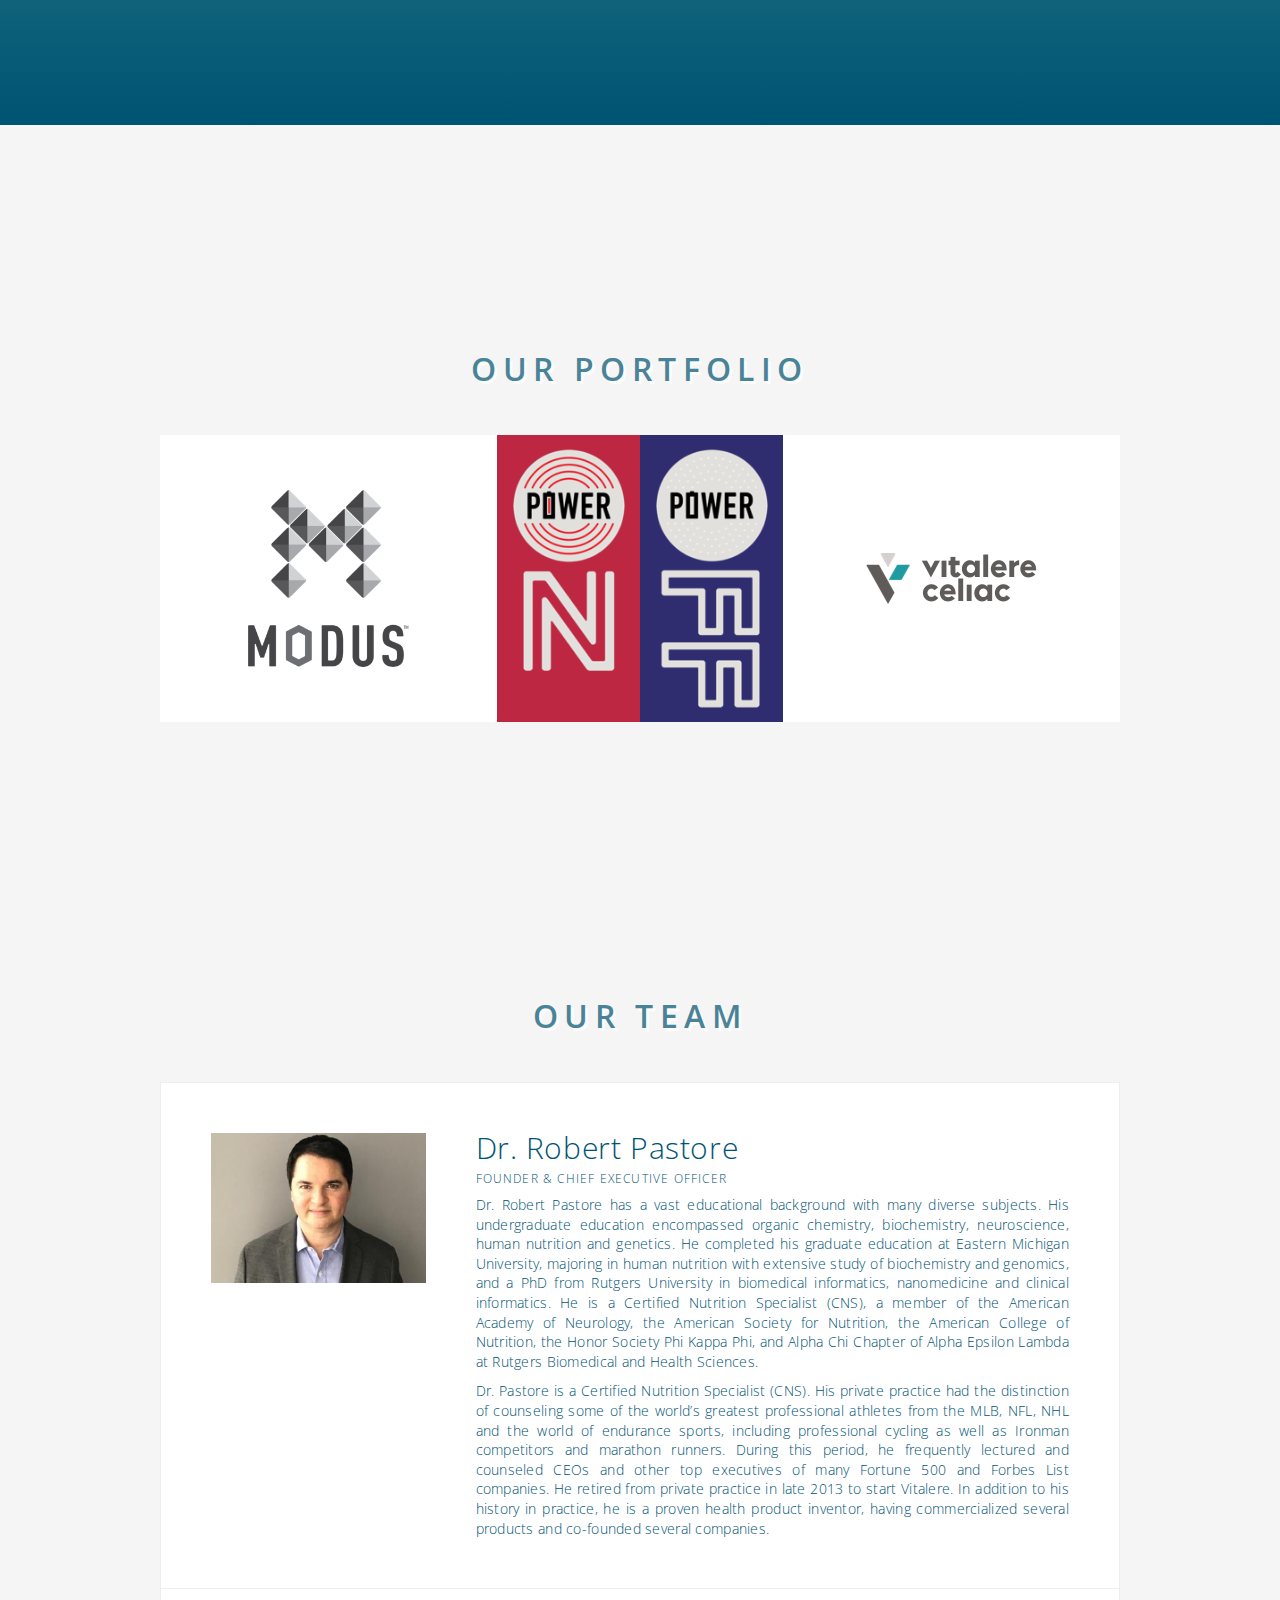
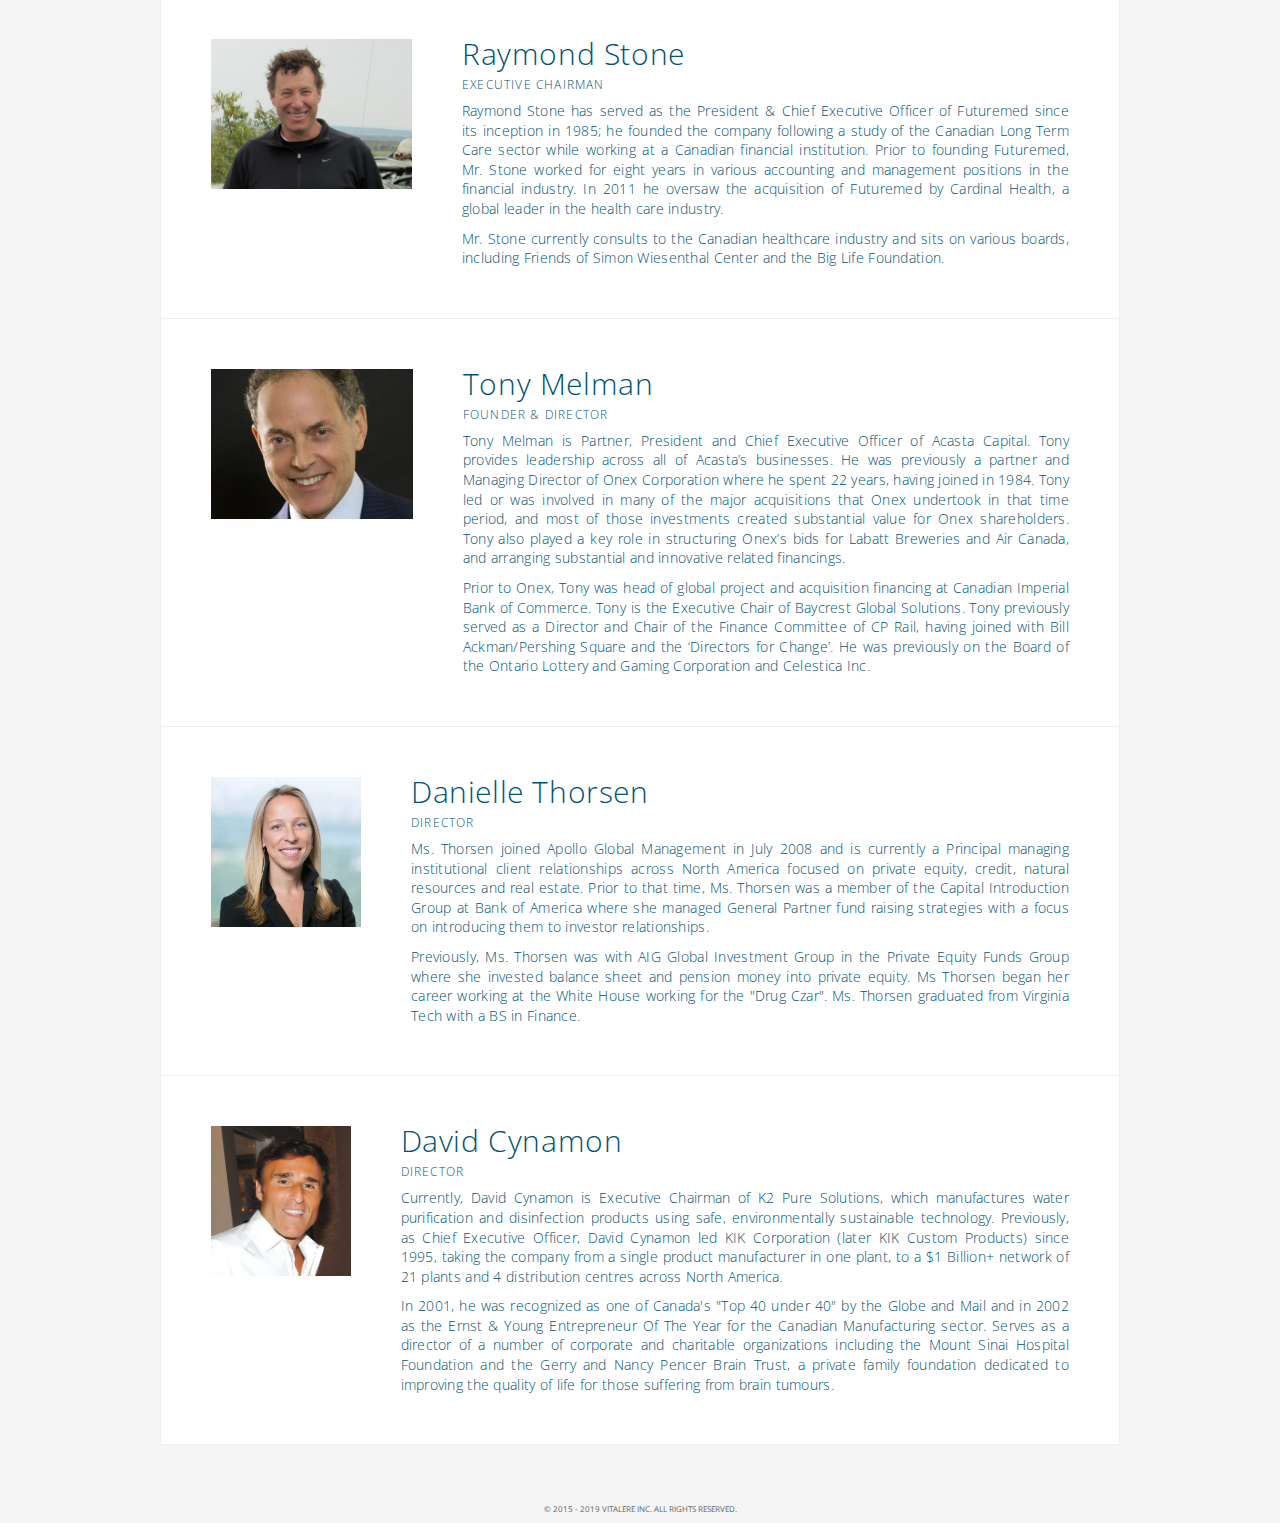
==== commit 593afb9a: "Updated" ====
--- a/index.html
+++ b/index.html
@@ -79,14 +79,14 @@
 	<div class = "wrapper portfolio-wrapper">
 		<h1>OUR PORTFOLIO</h1>
 		<div class = "container portfolio-container">
-			<a class = "modus-portfolio portfolio-item" href ="http://www.modusnutrition.com">
+			<a class = "modus-portfolio portfolio-item">
 				<img class = "show" src = "images/modus-logo.png">
 			</a>
 			<a class = "pon-portfolio portfolio-item" href = "http://www.poweronpoweroff.com">
-				<img src = "images/pon-logo.png">
+				<img src = "images/pon-poff.png">
 			</a>
-			<a class = "poff-portfolio portfolio-item" href = "http://www.poweronpoweroff.com">
-				<img src = "images/poff-logo.png">
+			<a class = "celiac-portfolio portfolio-item" href = "celiac.html">
+				<img src = "images/vitalere-celiac-logo.png">
 			</a>
 		</div>
 	</div>
@@ -98,10 +98,10 @@
 			<img src = "images/robert.png">
 			<div class = "team-module-right">
 				<h3>Dr. Robert Pastore</h3>
-				<h4>FOUNDER &amp; CHIEF SCIENCE OFFICER</h4>
-				<p>Dr. Robert Pastore is a scientist in the fields of nutrition, biochemistry, nutrigenomics, bioinformatics, and nanomedicine. His professional memberships include the American Society for Nutrition and the American College of Nutrition. As Chief Science Officer, Dr. Pastore leads the R&amp;D and product development function of Vitalere.</p>
+				<h4>FOUNDER &amp; CHIEF EXECUTIVE OFFICER</h4>
+				<p>Dr. Robert Pastore has a vast educational background with many diverse subjects. His undergraduate education encompassed organic chemistry, biochemistry, neuroscience, human nutrition and genetics. He completed his graduate education at Eastern Michigan University, majoring in human nutrition with extensive study of biochemistry and genomics, and a PhD from Rutgers University in biomedical informatics, nanomedicine and clinical informatics. He is a Certified Nutrition Specialist (CNS), a member of the American Academy of Neurology, the American Society for Nutrition, the American College of Nutrition, the Honor Society Phi Kappa Phi, and Alpha Chi Chapter of Alpha Epsilon Lambda at Rutgers Biomedical and Health Sciences.</p>
 				<p>Dr. Pastore is a Certified Nutrition Specialist (CNS). His private practice had the distinction of counseling some of the world’s greatest professional athletes from the MLB, NFL, NHL and the world of endurance sports, including professional cycling as well as Ironman competitors and marathon runners. During this period, he frequently lectured and counseled CEOs and other top executives of many Fortune 500 and Forbes List companies. He retired from private practice in late 2013 to start Vitalere. In addition to his history in practice, he is a proven health product inventor, having commercialized several products and co-founded several companies.</p>
-			</div>
+				 </div>
 		</div>
 		<div class = "team-module">
 			<img src = "images/raymond-stone.jpg">
@@ -122,7 +122,7 @@
 			</div>
 		</div>
 		<div class = "team-module">
-			<img src = "images/grey.png">
+			<img src = "images/danielle-thorsen.jpg">
 			<div class = "team-module-right">
 				<h3>Danielle Thorsen</h3>
 				<h4>DIRECTOR</h4>
@@ -144,7 +144,7 @@
 
 
 	<footer>
-		<small>&copy; 2017 VITALERE INC. ALL RIGHTS RESERVED.</small>
+		<small>&copy; 2015 - 2019 VITALERE INC. ALL RIGHTS RESERVED.</small>
 	</footer>
 </body>
 
--- a/style.css
+++ b/style.css
@@ -16,6 +16,9 @@
 a {
   text-decoration: none;
 }
+.wrapper {
+  position: relative;
+}
 .container {
   display: flex;
   max-width: 960px;
@@ -53,6 +56,7 @@
 }
 /*** HEADER & NAVIGATION ***/
 .header-wrapper {
+  z-index: 2;
   background-color: #fff;
   position: fixed;
   width: 100%;
@@ -181,29 +185,28 @@
   padding: 25px;
 }
 .portfolio-item img {
-  max-height: 80%;
-  max-width: 80%;
-  height: auto;
-  width: auto;
+  object-fit: contain;
+  max-width: 75%;
+  max-height: 75%;
 }
 .portfolio-item h4 {
   margin-top: 10px;
   font-size: 14px;
   line-height: 1.2em;
 }
-.modus-portfolio {
+.modus-portfolio, .celiac-portfolio {
   background-color: #fff;
   color: #5f5f5f;
 }
 .pon-portfolio {
-  background-color: #BD2741;
-  color: #fff;
-}
-.poff-portfolio {
-  background-color: #2F2D6F;
-  color: #fff;
-}
-
+	padding: 0;
+	background: linear-gradient(90deg, #BD2741 50%, #2F2D6F 50%);
+}
+.pon-portfolio img {
+	object-fit: contain;
+	max-width: 100%;
+	max-height: 100%;
+}
 /*** TEAM ***/
 .team-wrapper {
   min-height: calc(100vh - 175px);
@@ -326,3 +329,86 @@
     margin-top: 15px;
   }
 }
+
+.celiac-wrapper {
+	margin-top: 75px;
+	display: flex;
+  flex-direction: column;
+}
+.celiac-wrapper h1 {
+		font-size: 48px;
+		font-weight: bold;
+		margin-bottom: 25px;
+	}
+.celiac-wrapper h3 {
+		font-size: 16px;
+		font-weight: bold;
+		letter-spacing: 0.1em;
+		margin-bottom: 5px;
+}
+.celiac-wrapper p {
+  font-size: 24px;
+  line-height: 1.3em;
+  margin-bottom: 5px;
+}
+.celiac-wrapper sup {
+  vertical-align: super;
+  font-size: 0.5em;
+}
+	.celiac-wrapper li {
+		list-style: disc;
+		line-height: 1.2em;
+		font-size: 24px;
+		margin-bottom: 0.6em;
+	}
+	.celiac-wrapper p.reference {
+		font-size: 8px;
+		margin-bottom: 0px;
+  }
+  
+@media only screen and (max-width: 600px) {
+  .celiac-wrapper br {
+    display: none;
+  }
+  .celiac-wrapper h1 {
+    font-size: 7.5vw;
+    margin-bottom: 0.5em;
+  }
+  .celiac-wrapper p, li {
+    font-size: 5vw;
+  }
+}
+.problem-wrapper {
+	background: linear-gradient(15deg, #1F9AA0, #5E5B59);
+}
+.solution-wrapper {
+	border-bottom: 1px solid #fff;
+}
+.solution-container {
+	display: flex;
+	flex-direction: column;
+	padding: 50px 0px;
+}
+
+@media only screen and (max-width: 600px) {
+  .problem-wrapper, .solution-wrapper {
+    padding: 0px 5%;
+  }
+  .solution-container, .problem-container {
+    padding: 25px 0px;
+  }
+}
+
+.problem-container {
+	display: flex;
+	flex-direction: column;
+	justify-content: center;
+	padding: 75px 0px;
+  color: #fff;
+}
+.problem-container h1 {
+  text-shadow: 0px 0px 1px #1F9AA0;
+}
+.problem-container ul {
+  margin-left: 25px;
+}